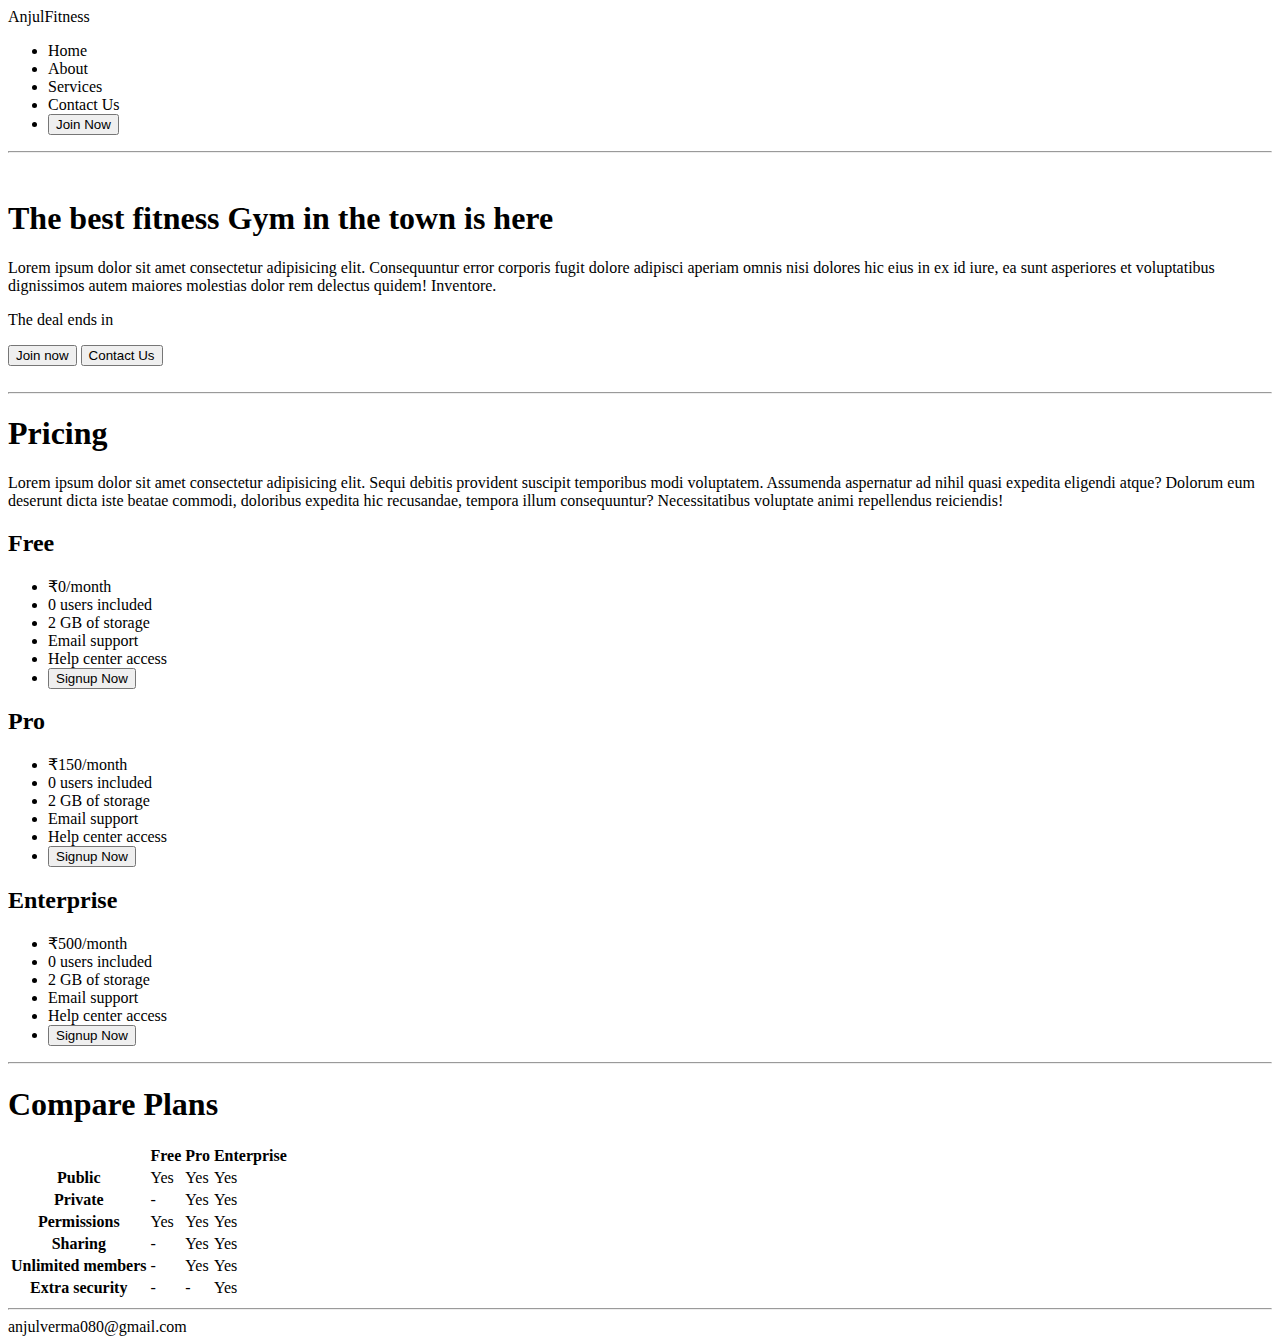
==== index.html @ 42163502 "Add files via upload" ====
<!DOCTYPE html>
<html lang="en">

<head>
    <meta charset="UTF-8">
    <meta http-equiv="X-UA-Compatible" content="IE=edge">
    <meta name="viewport" content="width=device-width, initial-scale=1.0">
    <title>Anjul Fitness - The best fitness gym in the town</title>
    <link rel="stylesheet" href="style.css">
 <link rel="stylesheet" href="ss.css">
</head>

<body class='overflow-x-hidden'>
    <div class="container mx-auto">
        <header>
            <nav class="flex justify-between">
                <div class="logo font-bold flex items-center text-blue">AnjulFitness</div>
                <ul class="navbar flex items-center">
                    <li>Home</li>
                    <li>About</li>
                    <li>Services</li>
                    <li>Contact Us</li>
                    <li><button class="btn">Join Now</button></li>
                </ul>
            </nav>
            <hr>
        </header>
        <main class="min-h-screen">
            <section class="section1">
                <div class="flex">
                    <div class="topleft flex flex-col justify-center px-2">
                        <div class=" text-center">
                            <img class="dumbellimg" src="dumbell.png" alt="">
                        </div>
                        <h1 class="my-1 text-center">The best fitness Gym in the town is here</h1>
                        <p class=" text-center">Lorem ipsum dolor sit amet consectetur adipisicing elit. Consequuntur
                            error corporis fugit dolore adipisci aperiam omnis nisi dolores hic eius in ex id iure, ea
                            sunt asperiores et voluptatibus dignissimos autem maiores molestias dolor rem delectus
                            quidem! Inventore.</p>
                            <!-- Display the countdown timer in an element -->
                            <p class="deal text-center">The deal ends in <span id="demo"></span></p>
                            <div class="buttons">
                                <button class="btn">Join now</button>
                                <button class="btn">Contact Us</button>
                            </div>
                    </div>
                    <div class="topright flex justify-center">
                        <img class="gymimg" src="gym.png" alt="">
                    </div>
                </div>
            </section>
            <hr>
            <section class="section2">
                <h1 class="text-center my-2">Pricing</h1>
                <p class="my-2">Lorem ipsum dolor sit amet consectetur adipisicing elit. Sequi debitis provident
                    suscipit temporibus modi voluptatem. Assumenda aspernatur ad nihil quasi expedita eligendi atque?
                    Dolorum eum deserunt dicta iste beatae commodi, doloribus expedita hic recusandae, tempora illum
                    consequuntur? Necessitatibus voluptate animi repellendus reiciendis!</p>
                <div class="boxes flex justify-center">
                    <div class="box">
                        <h2>Free</h2>
                        <ul>
                            <li class="highlighted">₹0/month</li>
                            <li>0 users included</li>
                            <li>2 GB of storage</li>
                            <li>Email support</li>
                            <li>Help center access</li>
                            <li><button class="btn">Signup Now</button></li>
                        </ul>
                    </div>
                    <div class="box">
                        <h2>Pro</h2>
                        <ul>
                            <li class="highlighted">₹150/month</li>
                            <li>0 users included</li>
                            <li>2 GB of storage</li>
                            <li>Email support</li>
                            <li>Help center access</li>
                            <li><button class="btn">Signup Now</button></li>
                        </ul>
                    </div>
                    <div class="box">
                        <h2>Enterprise</h2>
                        <ul>
                            <li class="highlighted">₹500/month</li>
                            <li>0 users included</li>
                            <li>2 GB of storage</li>
                            <li>Email support</li>
                            <li>Help center access</li>
                            <li><button class="btn">Signup Now</button></li>
                        </ul>
                    </div>

                </div>
            </section>
            <hr>
            <section class="section3">
                <h1 class="text-center my-2">Compare Plans</h1>
                <div class="container plantable">
                    <table class="table text-center">
                      <thead>
                        <tr>
                          <th></th><th>Free</th>
                          <th>Pro</th>
                          <th>Enterprise</th>
                        </tr>
                      </thead>
                      <tbody>
                        <tr>
                          <th scope="row" class="text-start">Public</th>
                          <td>Yes</svg></td>
                          <td>Yes</svg></td>
                          <td>Yes</svg></td>
                        </tr>
                        <tr>
                          <th scope="row" class="text-start">Private</th>
                          <td>-</td>
                          <td>Yes</svg></td>
                          <td>Yes</svg></td>
                        </tr>
                      </tbody>
              
                      <tbody>
                        <tr>
                          <th scope="row" class="text-start">Permissions</th>
                          <td>Yes</svg></td>
                          <td>Yes</svg></td>
                          <td>Yes</svg></td>
                        </tr>
                        <tr>
                          <th scope="row" class="text-start">Sharing</th>
                          <td>-</td>
                          <td>Yes</svg></td>
                          <td>Yes</svg></td>
                        </tr>
                        <tr>
                          <th scope="row" class="text-start">Unlimited members</th>
                          <td>-</td>
                          <td>Yes</svg></td>
                          <td>Yes</svg></td>
                        </tr>
                        <tr>
                          <th scope="row" class="text-start">Extra security</th>
                          <td>-</td>
                          <td>-</td>
                          <td>Yes</svg></td>
                        </tr>
                      </tbody>
                    </table>
            </section>
            <hr>
        </main>
        <footer>
          anjulverma080@gmail.com
        </footer>

    </div>
</body>

</html>
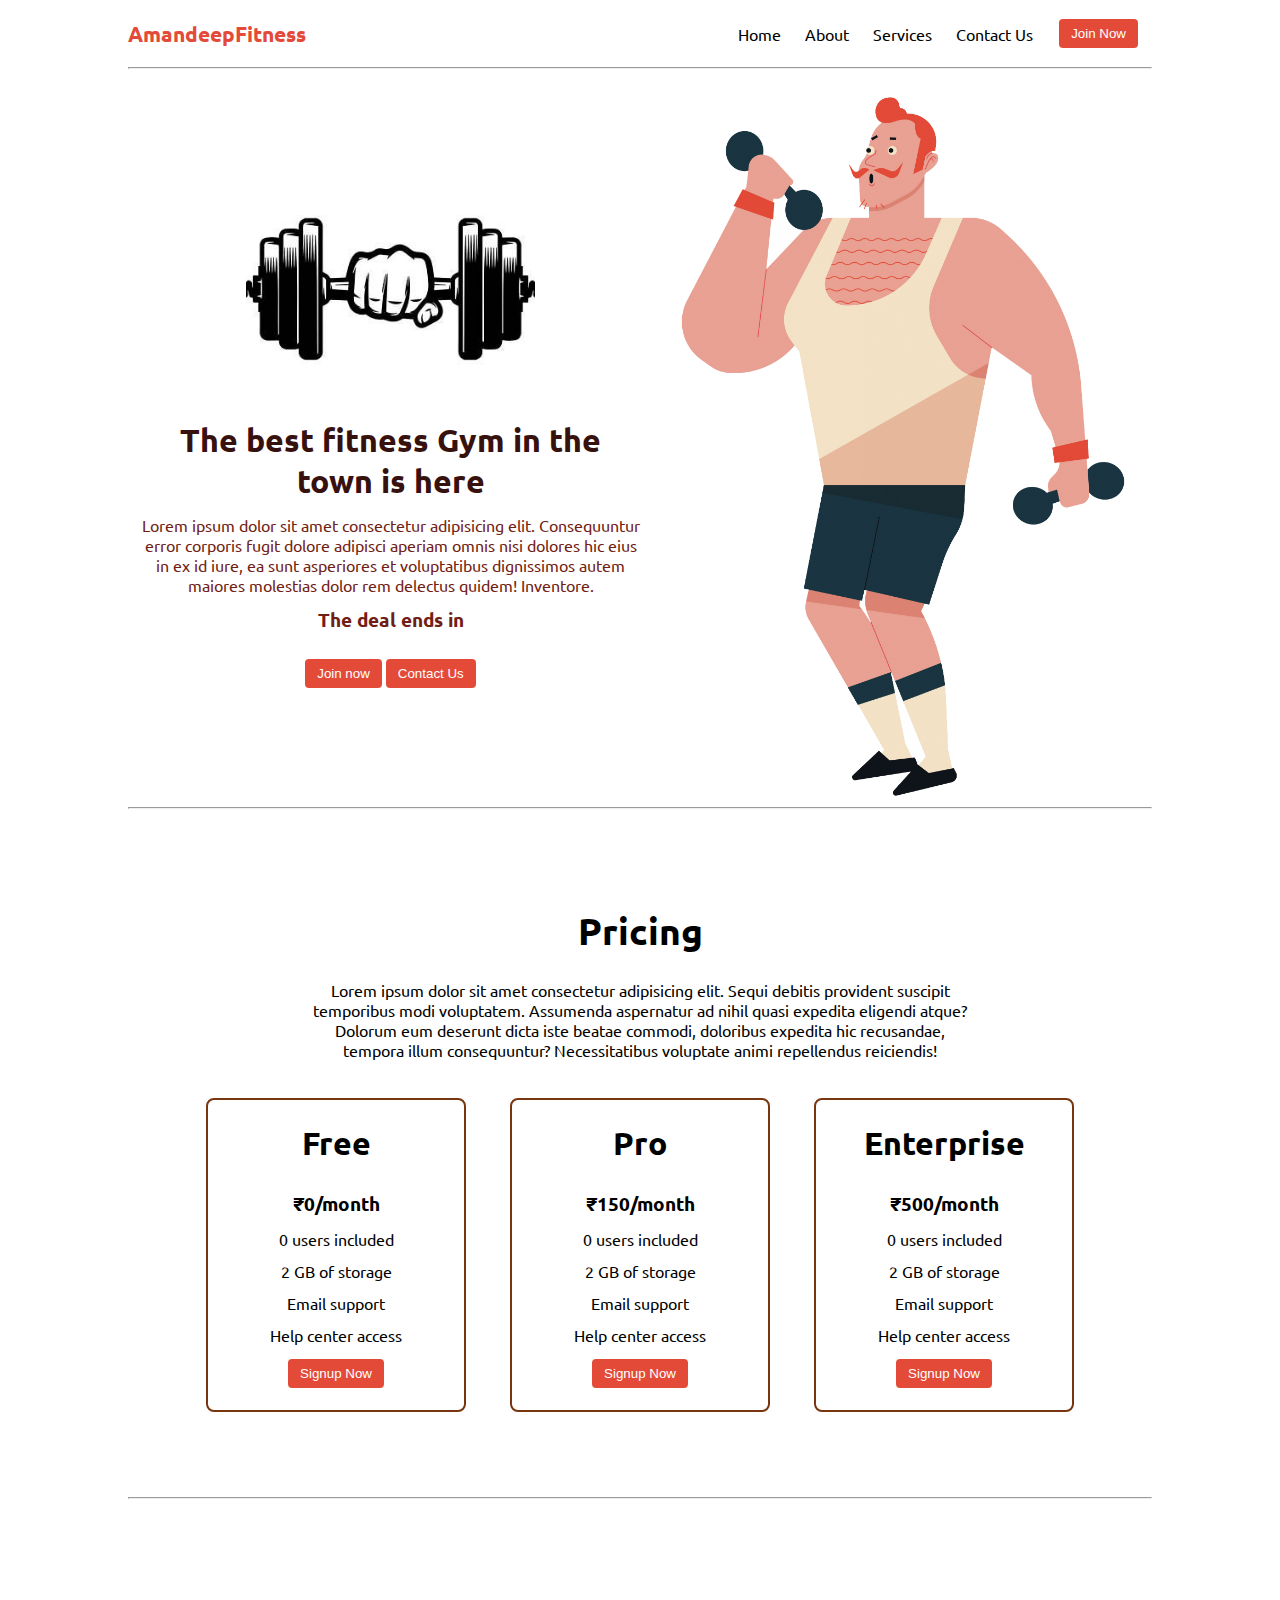
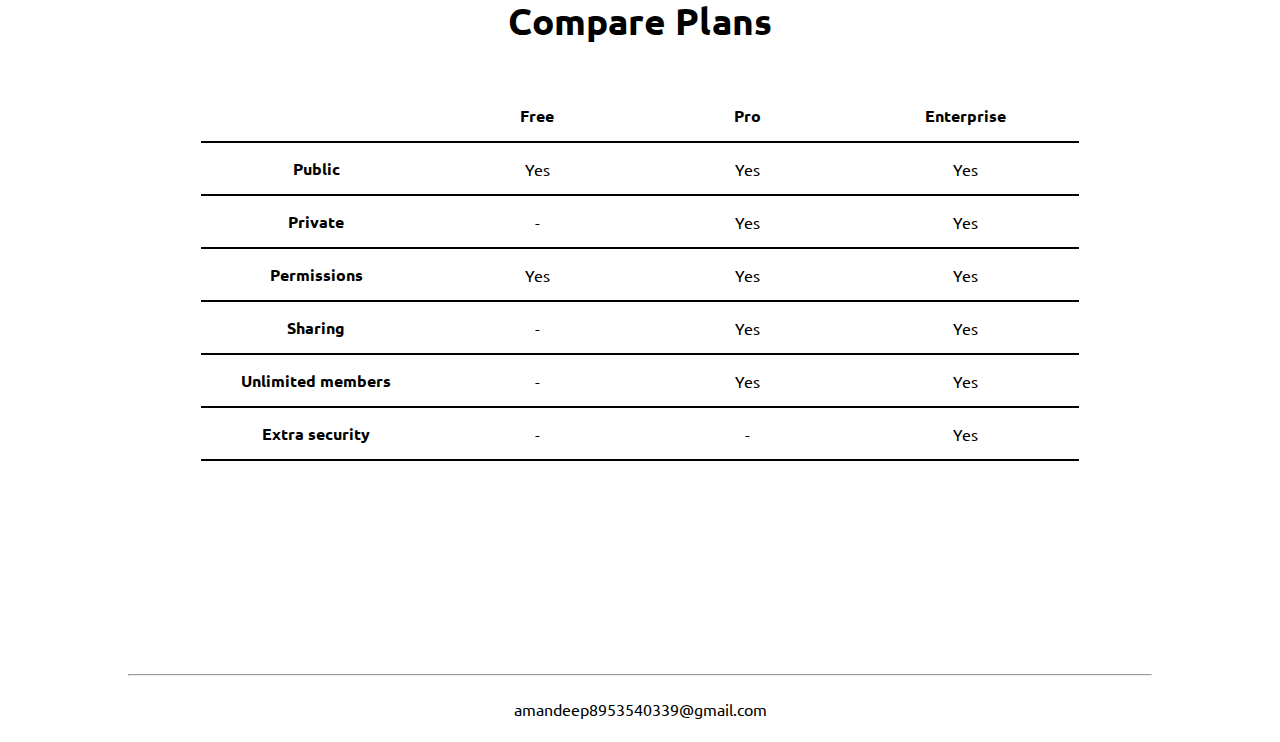
==== commit bb124e61: "Update index.html" ====
--- a/index.html
+++ b/index.html
@@ -5,7 +5,7 @@
     <meta charset="UTF-8">
     <meta http-equiv="X-UA-Compatible" content="IE=edge">
     <meta name="viewport" content="width=device-width, initial-scale=1.0">
-    <title>Anjul Fitness - The best fitness gym in the town</title>
+    <title>Amandeep Fitness - The best fitness gym in the town</title>
     <link rel="stylesheet" href="style.css">
  <link rel="stylesheet" href="ss.css">
 </head>
@@ -14,7 +14,7 @@
     <div class="container mx-auto">
         <header>
             <nav class="flex justify-between">
-                <div class="logo font-bold flex items-center text-blue">AnjulFitness</div>
+                <div class="logo font-bold flex items-center text-blue">AmandeepFitness</div>
                 <ul class="navbar flex items-center">
                     <li>Home</li>
                     <li>About</li>
@@ -151,10 +151,10 @@
             <hr>
         </main>
         <footer>
-          anjulverma080@gmail.com
+          amandeep8953540339@gmail.com
         </footer>
 
     </div>
 </body>
 
-</html>+</html>
--- a/style.css
+++ b/style.css
@@ -0,0 +1,139 @@
+ @import url('https://fonts.googleapis.com/css2?family=Ubuntu:wght@300&display=swap');
+
+*{
+    margin: 0;
+    padding: 0;
+}
+
+.container{
+    max-width: 80vw;
+    font-family: 'Ubuntu', sans-serif;
+}
+
+.navbar{
+    display: flex;
+    height: 67px;
+}
+.navbar li{
+    list-style: none;
+    margin: 0 12px;
+}
+
+.topleft{
+    width: 50%;
+}
+
+.topright{ 
+    width: 50%;
+}
+
+.section1{
+   max-height: 100vh; 
+   color: #711e15;
+}
+
+.section1 h1{
+    color: #37110d;
+    font-size: 2rem;
+}
+
+.logo{
+    font-size: 1.3rem;
+}
+
+.dumbellimg{
+    width: 289px;
+}
+
+.topright .gymimg{
+    width: 466px;
+}
+
+.section2{
+    padding: 73px;
+}
+
+.section2 h1{
+    font-size: 2.3rem;
+}
+
+.section2 p{
+    padding: 0 8vw;
+    text-align: center;
+}
+
+.box{
+    padding: 8px 0;
+    margin: 12px 22px;
+    min-width: 20vw;
+    border: 2px solid rgb(120, 54, 16);
+    border-radius: 8px;
+    text-align: center;
+}
+
+.box h2{
+    font-size: 2rem;
+    padding: 15px 0;
+}
+
+.highlighted{
+    font-size: 1.2rem;
+    font-weight: bolder;
+}
+
+.box ul{
+    list-style-type: none;
+}
+
+.box ul li{
+   margin: 12px 2px;
+}
+
+.plantable{
+    display: flex;
+    justify-content: center;
+    align-items: center;
+}
+
+.section3 table{
+    width: 100%;
+    margin-bottom: 140px;
+    margin-top: 20px;
+    border-collapse: collapse;
+}
+
+.section3 table th{ 
+    width: 23vw; 
+    border-bottom: 2px solid black;
+    padding: 15px 0;
+} 
+
+.section3 table td{   
+    border-bottom: 2px solid black; 
+} 
+ 
+
+.section3 h1{
+    font-size: 2.3rem;
+}
+
+.section3{
+    padding: 73px;
+}
+
+footer{
+    padding: 23px;
+    text-align: center;
+}
+.buttons{
+    display: flex;
+    justify-content: center;
+    align-items: center;
+    margin: 12px;
+}
+
+.deal{
+    font-size: 1.2rem;
+    font-weight: bolder;
+    margin: 12px 0;
+}--- a/ss.css
+++ b/ss.css
@@ -0,0 +1,72 @@
+.min-h-screen{
+    min-height: 100vh;
+}
+
+.bg-red{
+    background-color: red;
+}
+
+.mx-auto{
+    margin-left: auto;
+    margin-right: auto;
+}
+
+.flex{
+    display: flex;
+}
+
+.items-center{
+    align-items: center;
+}
+
+.justify-between{
+    justify-content: space-between;
+}
+
+.justify-center{
+    justify-content: center;
+}
+
+.flex-col{
+    flex-direction: column;
+}
+
+.font-bold{
+    font-weight: bolder;
+}
+
+.my-1{
+    margin-top: 13px;
+    margin-bottom: 13px;
+}
+
+.my-2{
+    margin-top: 26px;
+    margin-bottom: 26px;
+}
+
+.px-2{
+    padding-left: 13px;
+    padding-right: 13px;
+}
+
+.text-blue{
+    color: rgb(227 74 56);;
+}
+
+.btn{
+    padding:7px 12px;
+    border: 2px solid white;
+    border-radius: 6px;
+    cursor: pointer;
+    color: white;
+    background-color: rgb(227 74 56);;
+}
+
+.overflow-x-hidden{
+    overflow-x: hidden;
+}
+
+.text-center{
+    text-align: center;
+}